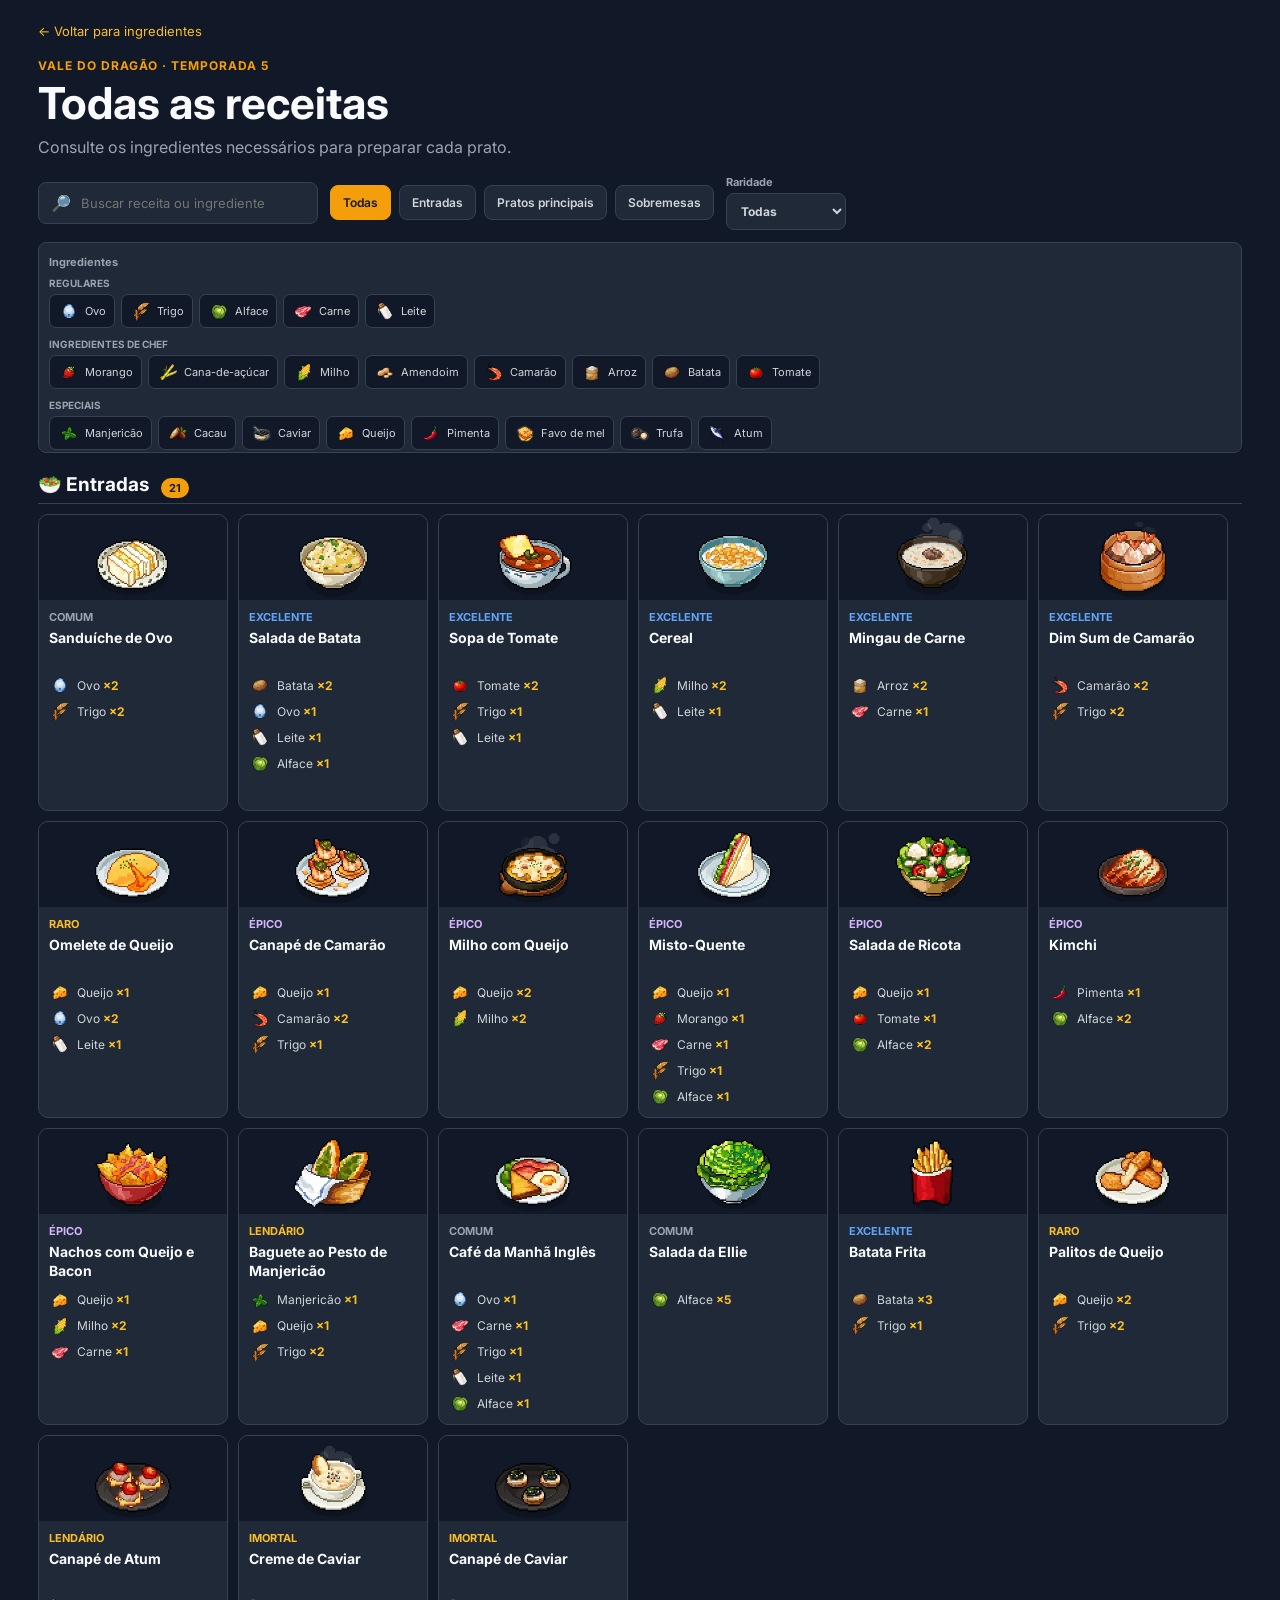
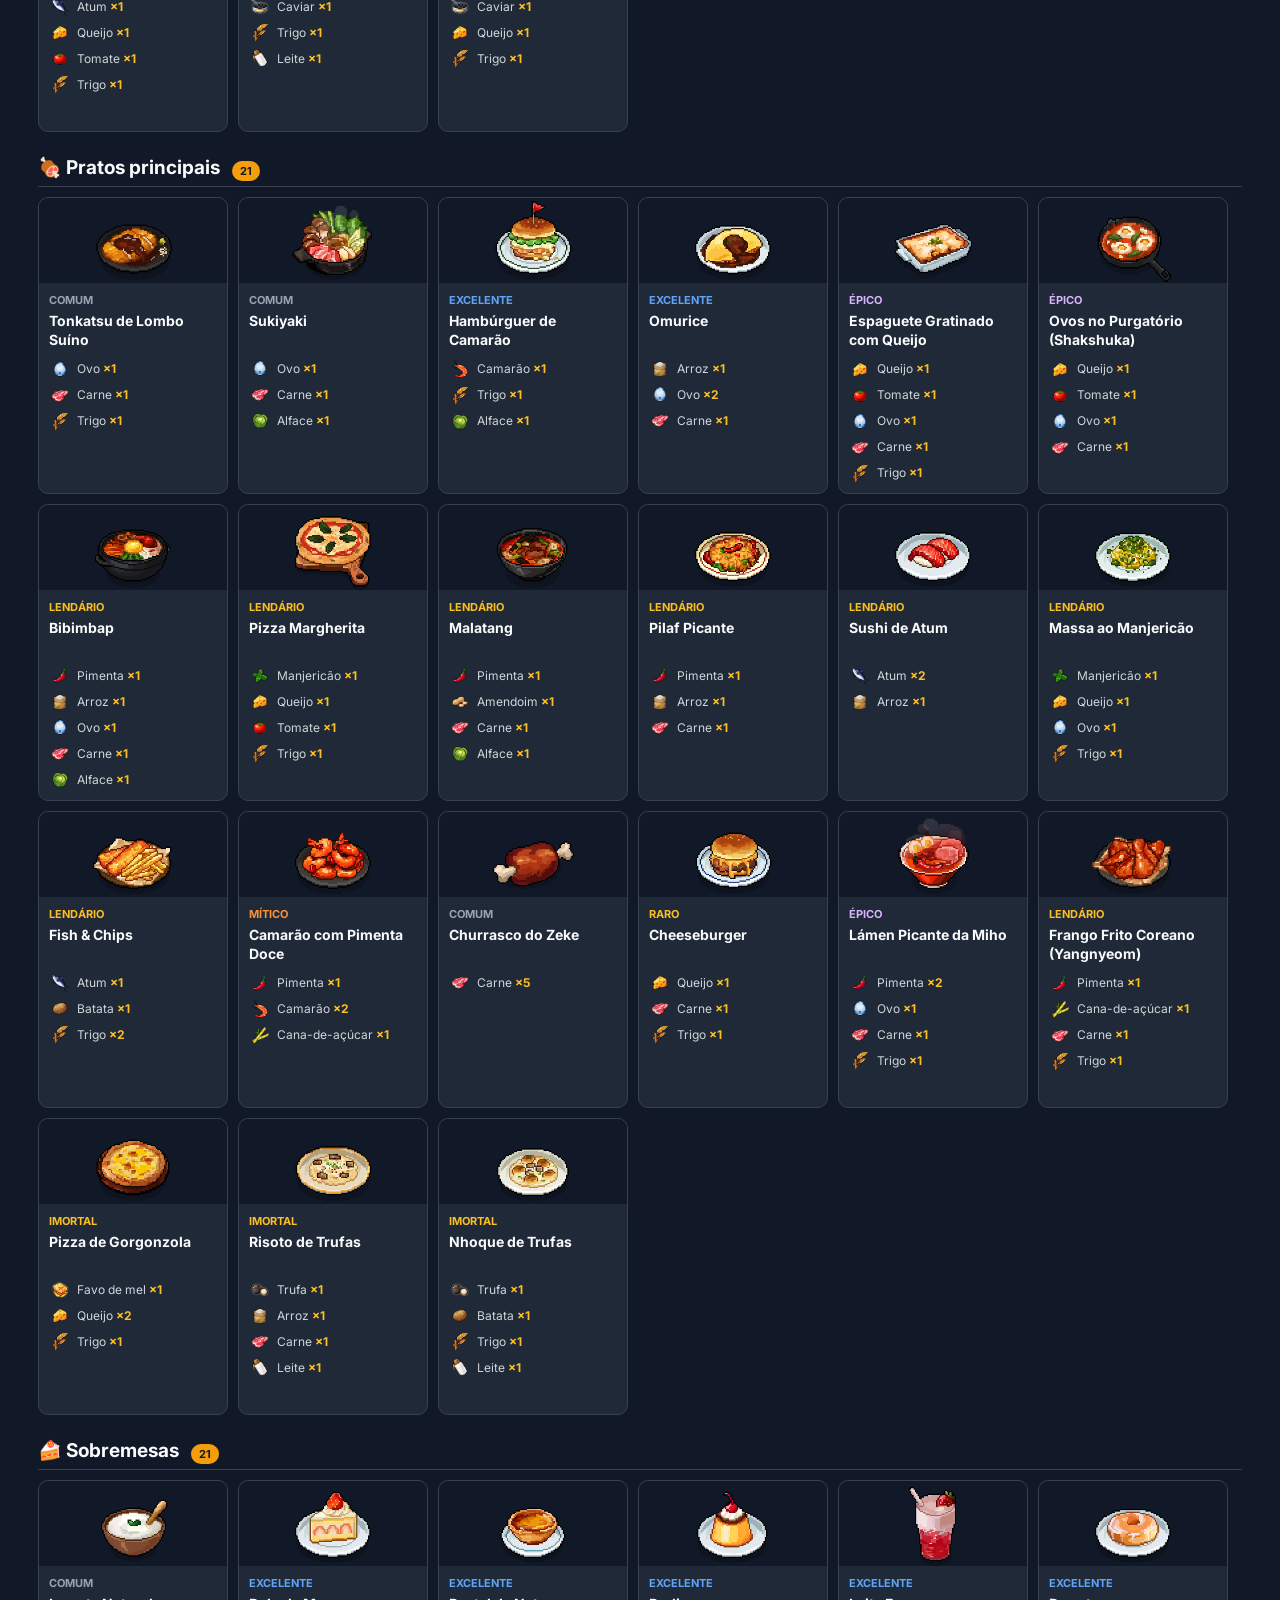
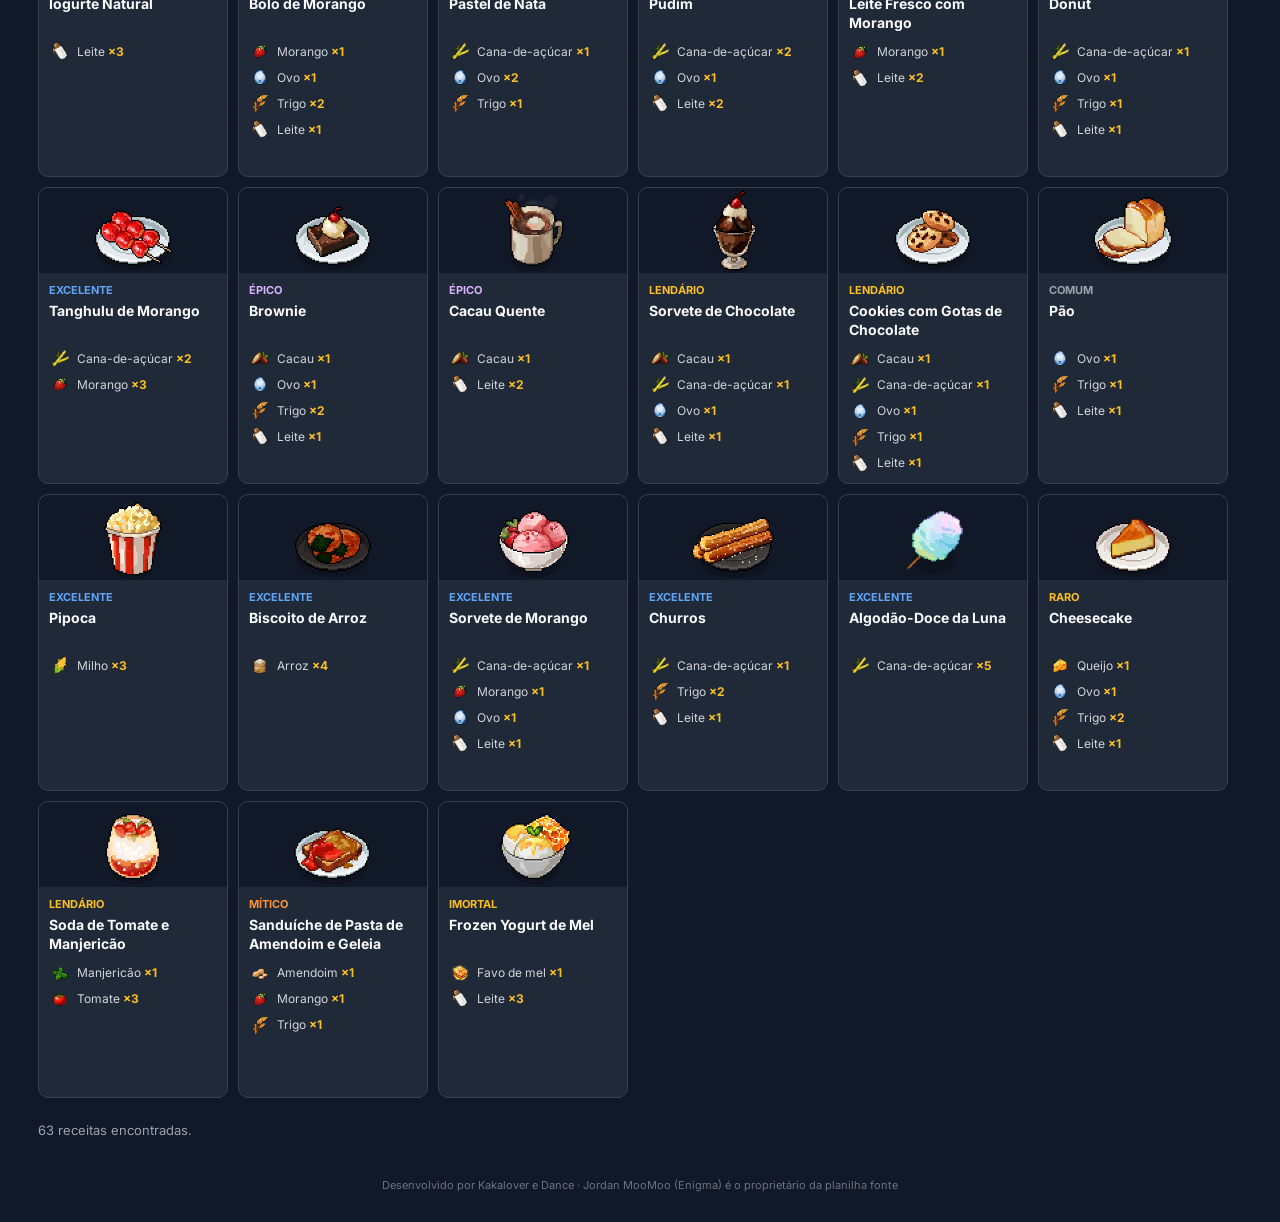
==== receitas.html @ dd19a3dc "feat: adiciona catalogo completo de receitas - inclui pagina de receitas com filtros por categoria, " ====
<!DOCTYPE html>
<html lang="pt-BR">

<head>
    <meta charset="UTF-8">
    <meta name="viewport" content="width=device-width, initial-scale=1.0">
    <title>Todas as receitas - Vale do Dragão Temporada 5</title>
    <link rel="preconnect" href="https://fonts.googleapis.com">
    <link rel="preconnect" href="https://fonts.gstatic.com" crossorigin>
    <link href="https://fonts.googleapis.com/css2?family=Inter:wght@400;600;700&display=swap" rel="stylesheet">
    <link rel="stylesheet" href="receitas.css">
</head>

<body>
    <main class="catalog-page">
        <header class="catalog-header">
            <a class="back-link" href="index.html">← Voltar para ingredientes</a>
            <p class="eyebrow">VALE DO DRAGÃO · TEMPORADA 5</p>
            <h1>Todas as receitas</h1>
            <p class="intro">Consulte os ingredientes necessários para preparar cada prato.</p>
            <div class="catalog-tools">
                <label class="search-field">
                    <span>🔎</span>
                    <input id="recipe-search" type="search" placeholder="Buscar receita ou ingrediente" autocomplete="off">
                </label>
                <div class="category-filters" role="group" aria-label="Filtrar receitas por categoria">
                    <button class="category-btn active" data-category="Todas">Todas</button>
                    <button class="category-btn" data-category="Entrada">Entradas</button>
                    <button class="category-btn" data-category="Prato Principal">Pratos principais</button>
                    <button class="category-btn" data-category="Sobremesa">Sobremesas</button>
                </div>
                <label class="rarity-filter">
                    <span>Raridade</span>
                    <select id="rarity-filter">
                        <option value="Todas">Todas</option>
                    </select>
                </label>
            </div>
            <div class="ingredient-filter-row">
                <span class="filter-label">Ingredientes</span>
                <div id="ingredient-filters" class="ingredient-filters" role="group" aria-label="Filtrar por ingredientes"></div>
            </div>
        </header>

        <div id="recipe-catalog" class="recipe-catalog" aria-live="polite"></div>
        <p id="catalog-status" class="catalog-status">Carregando receitas...</p>

        <footer>
            Desenvolvido por Kakalover e Dance · Jordan MooMoo (Enigma) é o proprietário da planilha fonte
        </footer>
    </main>

    <dialog id="recipe-modal" class="recipe-modal">
        <button id="modal-close" class="modal-close" type="button" aria-label="Fechar detalhes">×</button>
        <div id="modal-content"></div>
    </dialog>

    <script src="receitas.js"></script>
</body>

</html>
---- receitas.css ----
* {
    box-sizing: border-box;
}

body {
    margin: 0;
    min-height: 100vh;
    color: #f9fafb;
    background: #111827;
    font-family: 'Inter', Arial, sans-serif;
}

.catalog-page {
    width: min(1400px, 94%);
    margin: 0 auto;
    padding: 20px 0 30px;
}

.catalog-header {
    margin-bottom: 20px;
}

.back-link {
    color: #fbbf24;
    font-size: 13px;
    text-decoration: none;
}

.back-link:hover {
    color: #fef3c7;
}

.eyebrow {
    margin: 18px 0 6px;
    color: #f59e0b;
    font-size: 12px;
    font-weight: 700;
    letter-spacing: 1px;
}

h1 {
    margin: 0;
    font-size: clamp(28px, 5vw, 44px);
    line-height: 1.1;
}

.intro {
    margin: 8px 0 16px;
    color: #9ca3af;
    line-height: 1.5;
}

.catalog-tools {
    display: flex;
    gap: 12px;
    align-items: center;
    flex-wrap: wrap;
}

.rarity-filter {
    display: grid;
    gap: 4px;
    color: #9ca3af;
    font-size: 11px;
    font-weight: 700;
}

.rarity-filter select {
    min-width: 120px;
    padding: 9px 10px;
    border: 1px solid #374151;
    border-radius: 8px;
    color: #d1d5db;
    background: #1f2937;
    cursor: pointer;
    font: inherit;
    font-size: 12px;
}

.search-field {
    display: flex;
    gap: 8px;
    align-items: center;
    min-width: min(100%, 280px);
    padding: 10px 12px;
    border: 1px solid #374151;
    border-radius: 8px;
    background: #1f2937;
}

.search-field input {
    width: 100%;
    border: 0;
    outline: 0;
    color: #f9fafb;
    background: transparent;
    font: inherit;
    font-size: 13px;
}

.category-filters {
    display: flex;
    gap: 8px;
    flex-wrap: wrap;
}

.category-btn {
    padding: 9px 12px;
    border: 1px solid #374151;
    border-radius: 8px;
    color: #d1d5db;
    background: #1f2937;
    cursor: pointer;
    font: inherit;
    font-size: 12px;
    font-weight: 600;
}

.category-btn:hover,
.category-btn.active {
    border-color: #f59e0b;
    color: #111827;
    background: #f59e0b;
}

.ingredient-filter-row {
    display: grid;
    gap: 8px;
    margin-top: 12px;
    padding-top: 12px;
    border: 1px solid #374151;
    border-radius: 8px;
    padding-left: 10px;
    padding-right: 10px;
    background: #1f2937;
}

.filter-label {
    color: #9ca3af;
    font-size: 11px;
    font-weight: 700;
}

.ingredient-filters {
    display: grid;
    gap: 8px;
}

.ingredient-filter-group {
    display: grid;
    gap: 5px;
}

.ingredient-filter-group h3 {
    margin: 0;
    color: #9ca3af;
    font-size: 10px;
    font-weight: 700;
    text-transform: uppercase;
}

.ingredient-filters-row {
    display: flex;
    gap: 6px;
    overflow-x: auto;
    padding-bottom: 2px;
}

.ingredient-filter-btn {
    display: inline-flex;
    flex: 0 0 auto;
    gap: 5px;
    align-items: center;
    padding: 5px 8px;
    border: 1px solid #374151;
    border-radius: 7px;
    color: #d1d5db;
    background: #111827;
    cursor: pointer;
    font: inherit;
    font-size: 11px;
}

.ingredient-filter-btn:hover,
.ingredient-filter-btn.active {
    border-color: #f59e0b;
    color: #111827;
    background: #f59e0b;
}

.ingredient-filter-btn img {
    width: 22px;
    height: 22px;
    object-fit: contain;
}

.recipe-category {
    margin-bottom: 24px;
}

.category-heading {
    display: flex;
    gap: 12px;
    align-items: center;
    margin-bottom: 10px;
    border-bottom: 1px solid #374151;
}

.category-heading h2 {
    margin: 0 0 7px;
    font-size: 19px;
}

.category-heading span {
    padding: 3px 8px;
    border-radius: 12px;
    color: #111827;
    background: #f59e0b;
    font-size: 11px;
    font-weight: 700;
}

.recipe-grid {
    display: grid;
    grid-template-columns: repeat(auto-fill, minmax(170px, 190px));
    gap: 10px;
    justify-content: start;
}

.catalog-card {
    display: flex;
    flex-direction: column;
    height: 297px;
    overflow: hidden;
    border: 1px solid #374151;
    border-radius: 10px;
    background: #1f2937;
    cursor: pointer;
    transition: border-color 0.18s, transform 0.18s;
}

.catalog-card:hover,
.catalog-card:focus-visible {
    border-color: #f59e0b;
    outline: 0;
    transform: translateY(-2px);
}

.catalog-card > img {
    display: block;
    width: 100%;
    height: 85px;
    object-fit: contain;
    background: #111827;
}

.catalog-card-body {
    display: flex;
    flex: 1;
    flex-direction: column;
    padding: 10px;
}

.recipe-rarity {
    margin: 0 0 5px;
    color: #fbbf24;
    font-size: 11px;
    font-weight: 700;
    text-transform: uppercase;
}

.rarity-common .recipe-rarity,
.rarity-text-common { color: #9ca3af; }

.rarity-rare .recipe-rarity,
.rarity-text-rare { color: #60a5fa; }

.rarity-epic .recipe-rarity,
.rarity-text-epic { color: #d8b4fe; }

.rarity-legendary .recipe-rarity,
.rarity-text-legendary { color: #fbbf24; }

.rarity-mythic .recipe-rarity,
.rarity-text-mythic { color: #fb923c; }

.catalog-card h3 {
    min-height: 36px;
    margin: 0 0 9px;
    font-size: 14px;
    line-height: 1.3;
}

.ingredient-costs {
    display: grid;
    gap: 4px;
    margin: 0;
    padding: 0;
    color: #d1d5db;
    font-size: 12px;
    list-style: none;
}

.ingredient-quantity {
    color: #fbbf24;
    font-weight: 700;
}

.ingredient-costs li {
    display: flex;
    gap: 6px;
    align-items: center;
}

.ingredient-costs img {
    width: 22px;
    height: 22px;
    object-fit: contain;
    flex: 0 0 22px;
}

.catalog-status {
    color: #9ca3af;
    font-size: 13px;
}

footer {
    margin-top: 40px;
    color: #6b7280;
    font-size: 11px;
    text-align: center;
}

.recipe-modal {
    width: min(520px, 92vw);
    max-height: 90vh;
    overflow-y: auto;
    padding: 24px;
    border: 1px solid #4b5563;
    border-radius: 12px;
    color: #f9fafb;
    background: #1f2937;
}

.recipe-modal::backdrop {
    background: rgba(3, 7, 18, 0.78);
}

.modal-close {
    position: absolute;
    top: 10px;
    right: 12px;
    width: 32px;
    height: 32px;
    border: 1px solid #4b5563;
    border-radius: 50%;
    color: #d1d5db;
    background: #111827;
    cursor: pointer;
    font-size: 22px;
    line-height: 1;
}

.modal-image {
    display: block;
    width: 100%;
    height: 190px;
    object-fit: contain;
    margin-bottom: 16px;
    background: #111827;
}

.recipe-modal h2 {
    margin: 0 0 5px;
    font-size: 24px;
}

.modal-category,
.modal-detail {
    color: #9ca3af;
    font-size: 13px;
}

.recipe-modal h3 {
    margin: 20px 0 8px;
    font-size: 15px;
}

.modal-ingredients {
    display: grid;
    grid-template-columns: repeat(2, minmax(0, 1fr));
    gap: 8px;
    margin: 0;
    padding: 0;
    list-style: none;
}

.modal-ingredients li {
    display: flex;
    gap: 8px;
    align-items: center;
    min-width: 0;
    padding: 6px 8px;
    border: 1px solid #374151;
    border-radius: 8px;
    color: #d1d5db;
    background: #111827;
    font-size: 13px;
}

.modal-ingredients li img {
    width: 36px;
    height: 36px;
    flex: 0 0 36px;
    object-fit: contain;
}

.modal-ingredients li span {
    min-width: 0;
    overflow: hidden;
    text-overflow: ellipsis;
    white-space: nowrap;
}

@media (max-width: 520px) {
    .modal-ingredients {
        grid-template-columns: 1fr;
    }
}

@media (max-width: 600px) {
    .catalog-page {
        width: 92%;
        padding-top: 20px;
    }

    .catalog-tools,
    .search-field {
        width: 100%;
    }

    .category-filters {
        width: 100%;
    }

    .rarity-filter,
    .rarity-filter select {
        width: 100%;
    }

    .ingredient-filter-row {
        width: 100%;
    }

    .category-btn {
        flex: 1;
    }
}
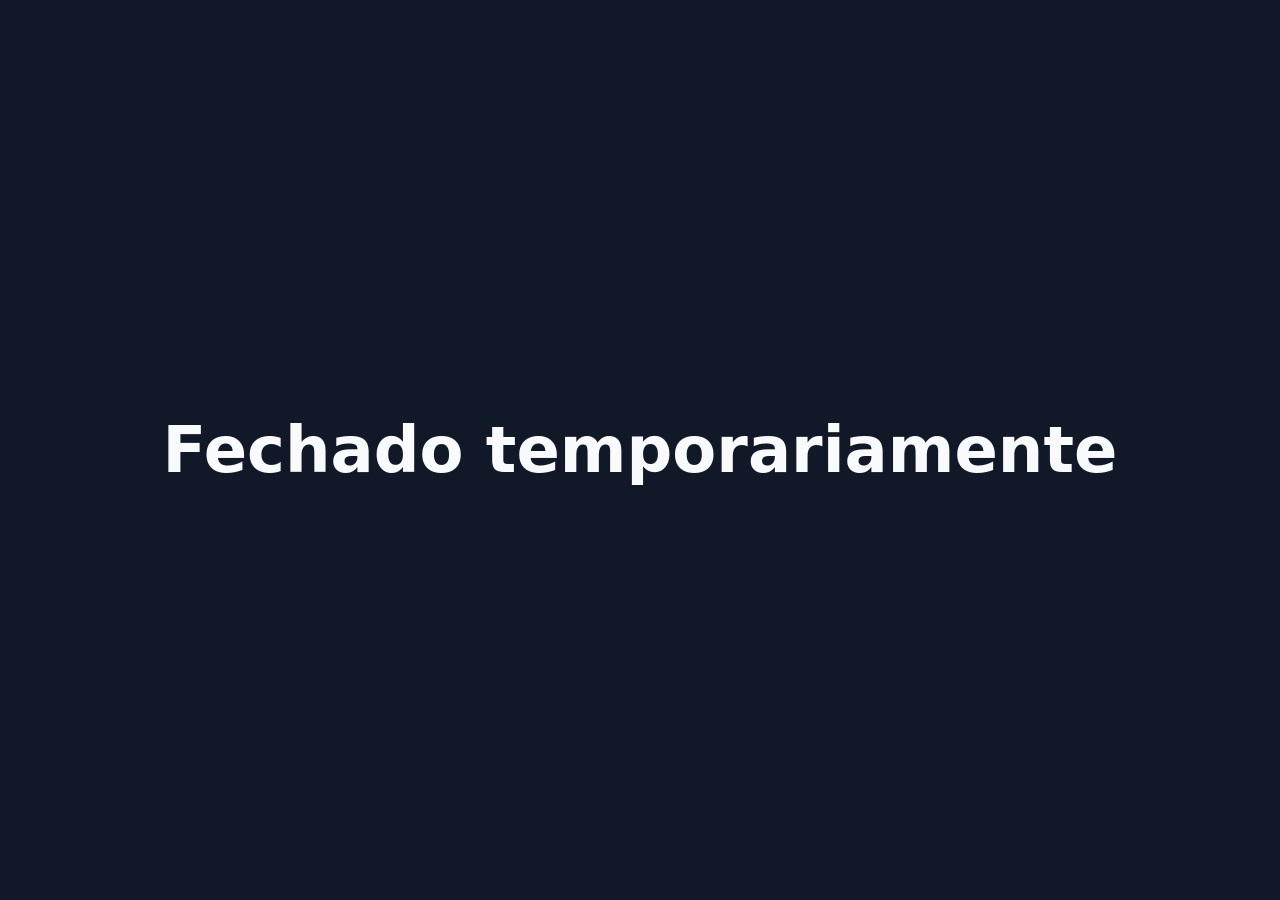
==== commit d9eb1741: "Temporarily close recipe pages" ====
--- a/receitas.html
+++ b/receitas.html
@@ -4,58 +4,33 @@
 <head>
     <meta charset="UTF-8">
     <meta name="viewport" content="width=device-width, initial-scale=1.0">
-    <title>Todas as receitas - Vale do Dragão Temporada 5</title>
-    <link rel="preconnect" href="https://fonts.googleapis.com">
-    <link rel="preconnect" href="https://fonts.gstatic.com" crossorigin>
-    <link href="https://fonts.googleapis.com/css2?family=Inter:wght@400;600;700&display=swap" rel="stylesheet">
-    <link rel="stylesheet" href="receitas.css">
+    <title>Fechado temporariamente</title>
+    <style>
+        :root {
+            color-scheme: dark;
+            font-family: system-ui, sans-serif;
+            background: #111827;
+            color: #f9fafb;
+        }
+
+        body {
+            display: grid;
+            min-height: 100vh;
+            margin: 0;
+            place-items: center;
+            text-align: center;
+        }
+
+        h1 {
+            font-size: clamp(2rem, 6vw, 4rem);
+        }
+    </style>
 </head>
 
 <body>
-    <main class="catalog-page">
-        <header class="catalog-header">
-            <a class="back-link" href="index.html">← Voltar para ingredientes</a>
-            <p class="eyebrow">VALE DO DRAGÃO · TEMPORADA 5</p>
-            <h1>Todas as receitas</h1>
-            <p class="intro">Consulte os ingredientes necessários para preparar cada prato.</p>
-            <div class="catalog-tools">
-                <label class="search-field">
-                    <span>🔎</span>
-                    <input id="recipe-search" type="search" placeholder="Buscar receita ou ingrediente" autocomplete="off">
-                </label>
-                <div class="category-filters" role="group" aria-label="Filtrar receitas por categoria">
-                    <button class="category-btn active" data-category="Todas">Todas</button>
-                    <button class="category-btn" data-category="Entrada">Entradas</button>
-                    <button class="category-btn" data-category="Prato Principal">Pratos principais</button>
-                    <button class="category-btn" data-category="Sobremesa">Sobremesas</button>
-                </div>
-                <label class="rarity-filter">
-                    <span>Raridade</span>
-                    <select id="rarity-filter">
-                        <option value="Todas">Todas</option>
-                    </select>
-                </label>
-            </div>
-            <div class="ingredient-filter-row">
-                <span class="filter-label">Ingredientes</span>
-                <div id="ingredient-filters" class="ingredient-filters" role="group" aria-label="Filtrar por ingredientes"></div>
-            </div>
-        </header>
-
-        <div id="recipe-catalog" class="recipe-catalog" aria-live="polite"></div>
-        <p id="catalog-status" class="catalog-status">Carregando receitas...</p>
-
-        <footer>
-            Desenvolvido por Kakalover e Dance · Jordan MooMoo (Enigma) é o proprietário da planilha fonte
-        </footer>
+    <main>
+        <h1>Fechado temporariamente</h1>
     </main>
-
-    <dialog id="recipe-modal" class="recipe-modal">
-        <button id="modal-close" class="modal-close" type="button" aria-label="Fechar detalhes">×</button>
-        <div id="modal-content"></div>
-    </dialog>
-
-    <script src="receitas.js"></script>
 </body>
 
 </html>
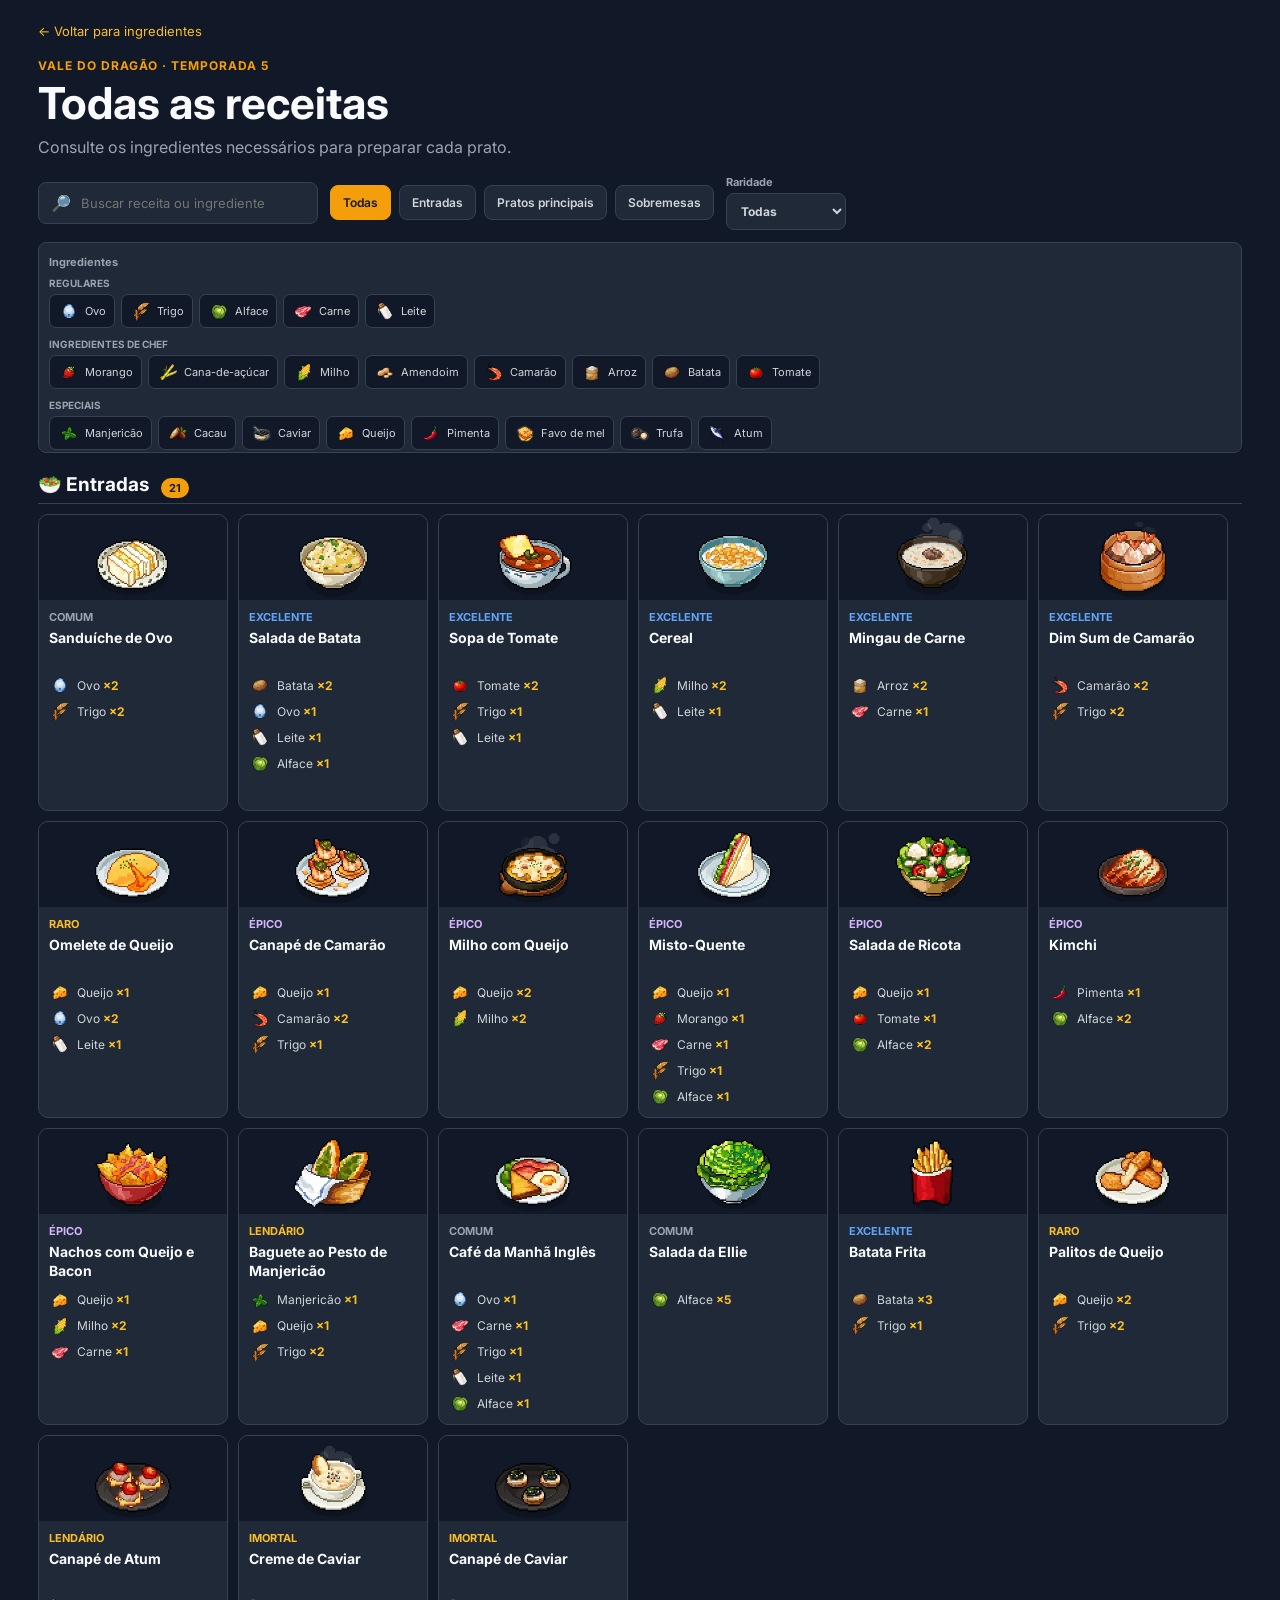
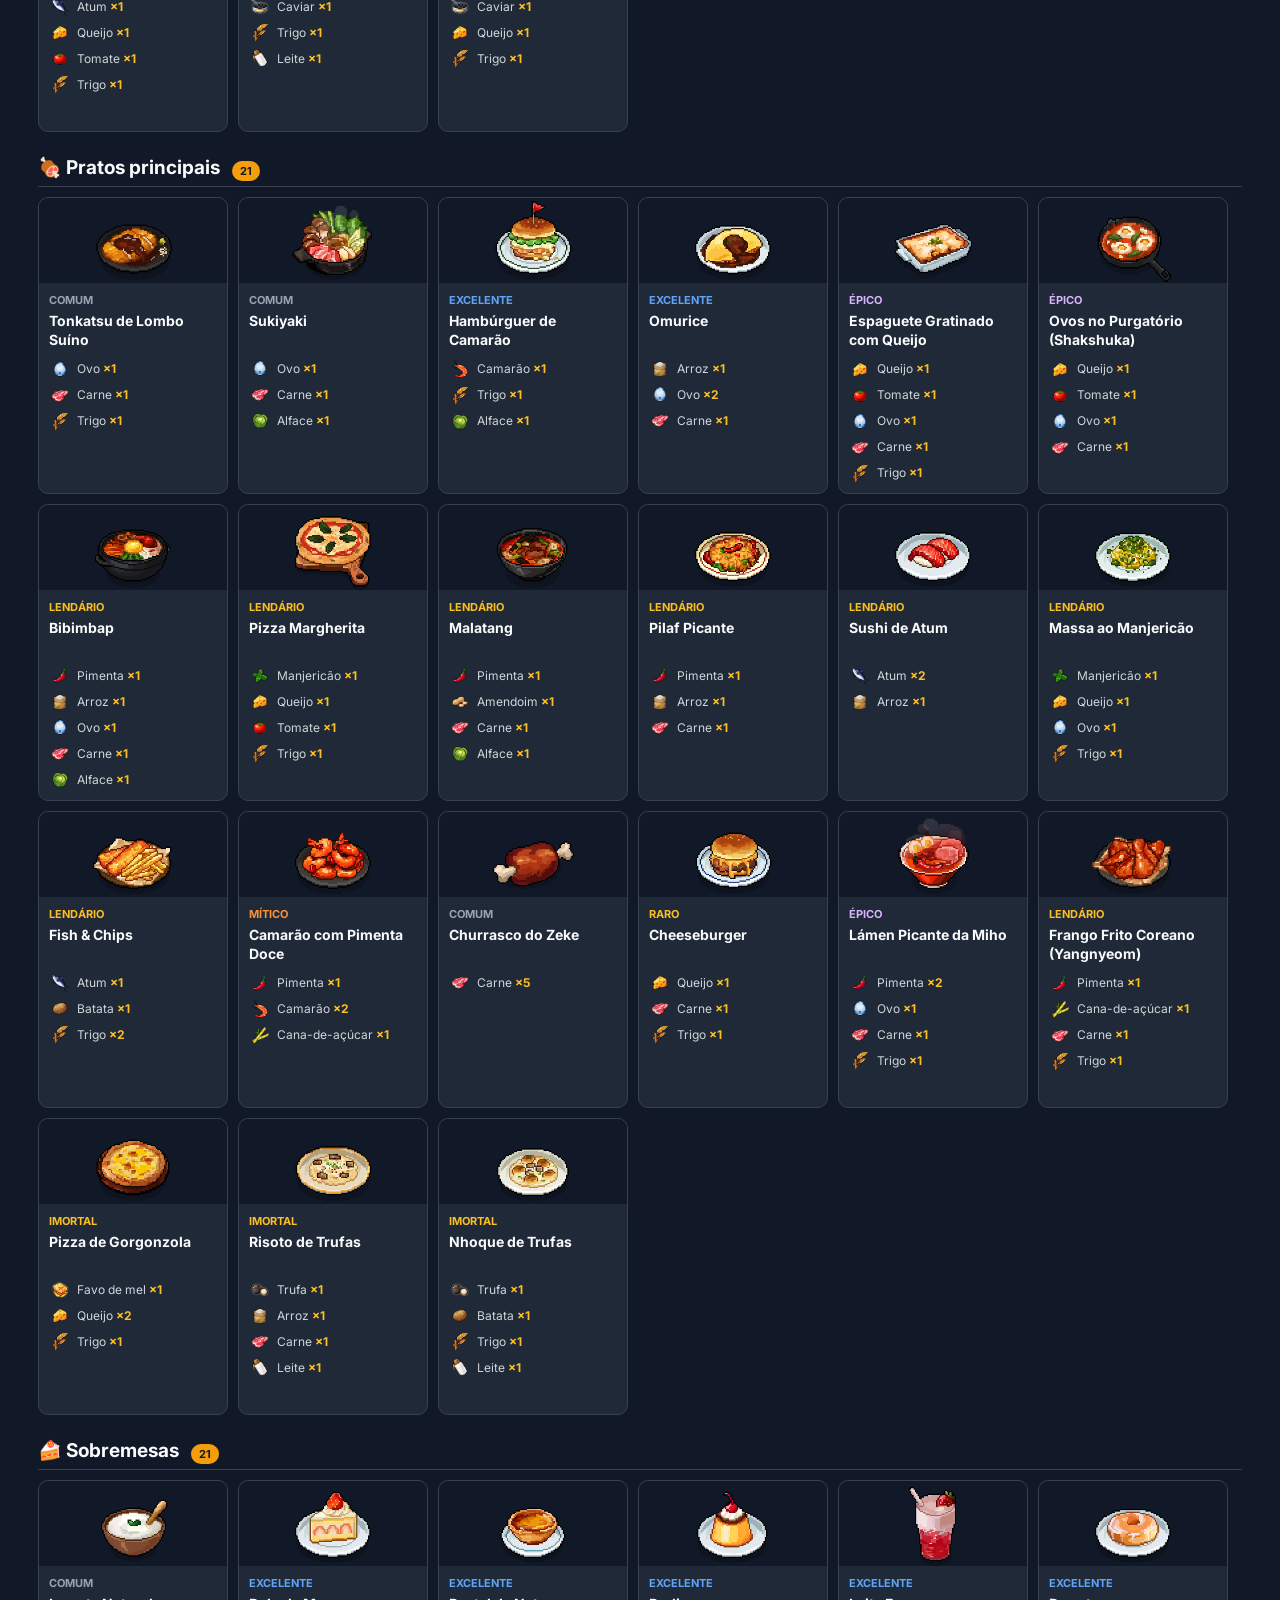
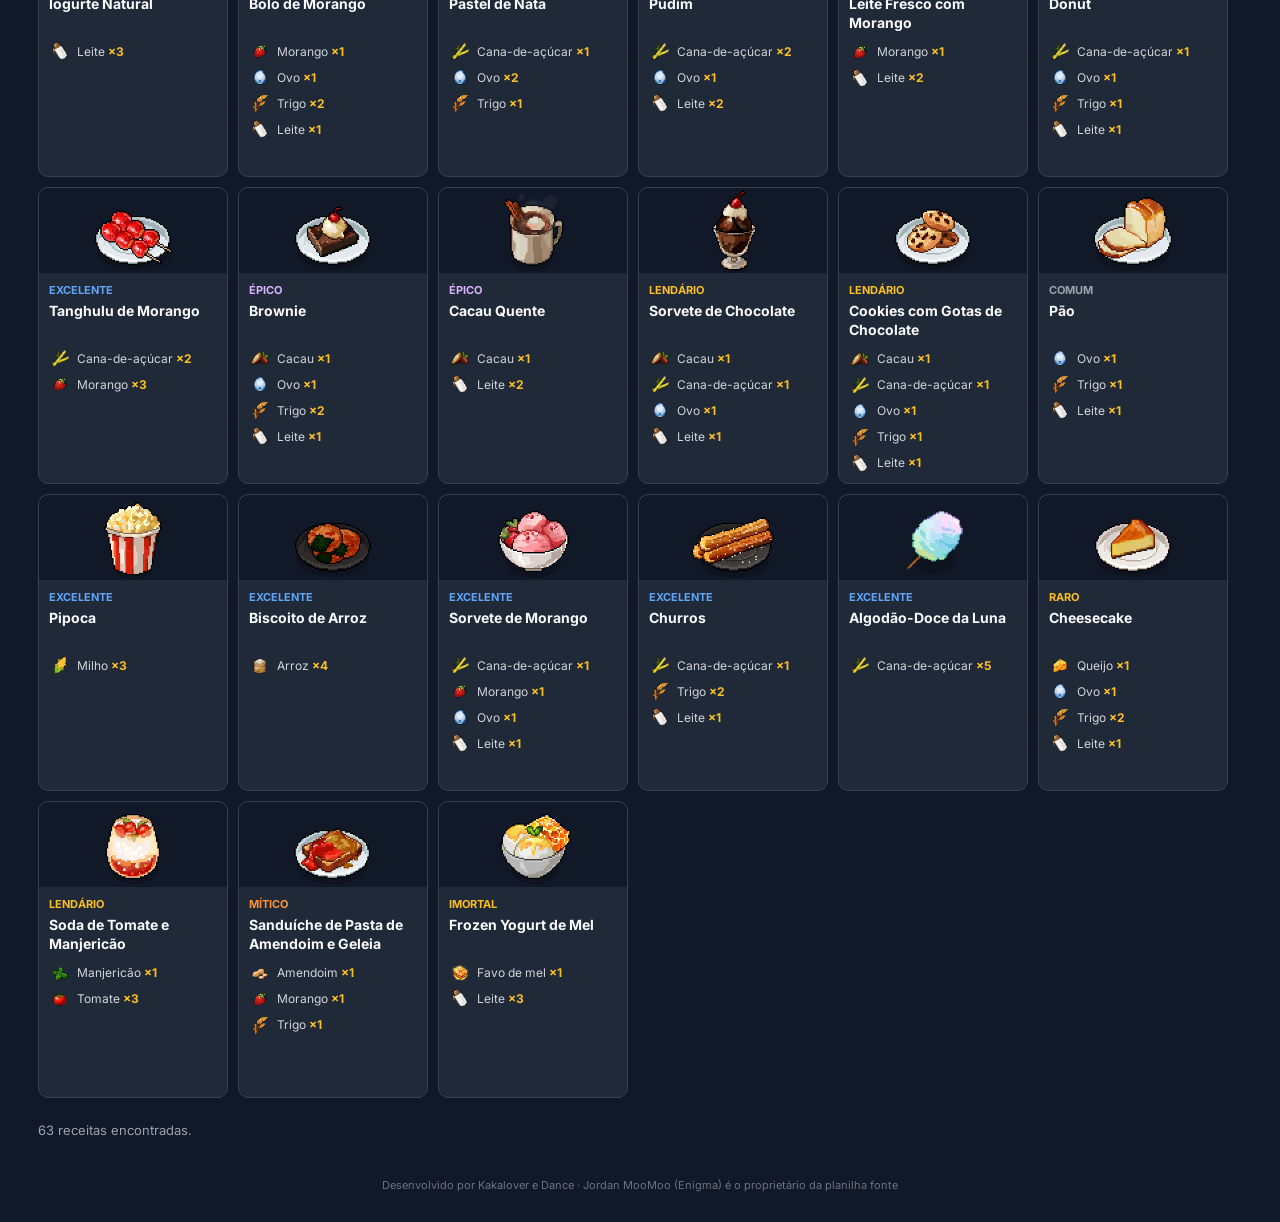
==== commit ed552e68: "Revert "Temporarily close recipe pages" This reverts commit d9eb17415bcc95a7dff8976700ed899e8378194a" ====
--- a/receitas.html
+++ b/receitas.html
@@ -4,33 +4,60 @@
 <head>
     <meta charset="UTF-8">
     <meta name="viewport" content="width=device-width, initial-scale=1.0">
-    <title>Fechado temporariamente</title>
-    <style>
-        :root {
-            color-scheme: dark;
-            font-family: system-ui, sans-serif;
-            background: #111827;
-            color: #f9fafb;
-        }
-
-        body {
-            display: grid;
-            min-height: 100vh;
-            margin: 0;
-            place-items: center;
-            text-align: center;
-        }
-
-        h1 {
-            font-size: clamp(2rem, 6vw, 4rem);
-        }
-    </style>
+    <title>Todas as receitas - Vale do Dragão Temporada 5</title>
+    <link rel="preconnect" href="https://fonts.googleapis.com">
+    <link rel="preconnect" href="https://fonts.gstatic.com" crossorigin>
+    <link href="https://fonts.googleapis.com/css2?family=Inter:wght@400;600;700&display=swap" rel="stylesheet">
+    <link rel="stylesheet" href="receitas.css?v=1.0">
 </head>
 
 <body>
-    <main>
-        <h1>Fechado temporariamente</h1>
+    <main class="catalog-page">
+        <header class="catalog-header">
+            <a class="back-link" href="index.html">← Voltar para ingredientes</a>
+            <p class="eyebrow">VALE DO DRAGÃO · TEMPORADA 5</p>
+            <h1>Todas as receitas</h1>
+            <p class="intro">Consulte os ingredientes necessários para preparar cada prato.</p>
+            <div class="catalog-tools">
+                <label class="search-field">
+                    <span>🔎</span>
+                    <input id="recipe-search" type="search" placeholder="Buscar receita ou ingrediente" autocomplete="off">
+                </label>
+                <div class="category-filters" role="group" aria-label="Filtrar receitas por categoria">
+                    <button class="category-btn active" data-category="Todas">Todas</button>
+                    <button class="category-btn" data-category="Entrada">Entradas</button>
+                    <button class="category-btn" data-category="Prato Principal">Pratos principais</button>
+                    <button class="category-btn" data-category="Sobremesa">Sobremesas</button>
+                </div>
+                <label class="rarity-filter">
+                    <span>Raridade</span>
+                    <select id="rarity-filter">
+                        <option value="Todas">Todas</option>
+                    </select>
+                </label>
+            </div>
+            <div class="ingredient-filter-row">
+                <span class="filter-label">Ingredientes</span>
+                <div id="ingredient-filters" class="ingredient-filters" role="group" aria-label="Filtrar por ingredientes"></div>
+            </div>
+        </header>
+
+        <div id="recipe-catalog" class="recipe-catalog" aria-live="polite"></div>
+        <p id="catalog-status" class="catalog-status">Carregando receitas...</p>
+
+        <footer>
+            Desenvolvido por Kakalover e Dance · Jordan MooMoo (Enigma) é o proprietário da planilha fonte
+        </footer>
     </main>
+
+    <dialog id="recipe-modal" class="recipe-modal">
+        <button id="modal-close" class="modal-close" type="button" aria-label="Fechar detalhes">×</button>
+        <div id="modal-content"></div>
+    </dialog>
+
+    <script src="receitas.js?v=1.0"></script>
+    <script data-goatcounter="https://receitadv.goatcounter.com/count"
+            async src="//gc.zgo.at/count.js"></script>
 </body>
 
 </html>
--- a/receitas.css
+++ b/receitas.css
@@ -0,0 +1,499 @@
+* {
+    box-sizing: border-box;
+}
+
+body {
+    margin: 0;
+    min-height: 100vh;
+    color: #f9fafb;
+    background: #111827;
+    font-family: 'Inter', Arial, sans-serif;
+}
+
+.catalog-page {
+    width: min(1400px, 94%);
+    margin: 0 auto;
+    padding: 20px 0 30px;
+}
+
+.catalog-header {
+    margin-bottom: 20px;
+}
+
+.back-link {
+    color: #fbbf24;
+    font-size: 13px;
+    text-decoration: none;
+}
+
+.back-link:hover {
+    color: #fef3c7;
+}
+
+.eyebrow {
+    margin: 18px 0 6px;
+    color: #f59e0b;
+    font-size: 12px;
+    font-weight: 700;
+    letter-spacing: 1px;
+}
+
+h1 {
+    margin: 0;
+    font-size: clamp(28px, 5vw, 44px);
+    line-height: 1.1;
+}
+
+.intro {
+    margin: 8px 0 16px;
+    color: #9ca3af;
+    line-height: 1.5;
+}
+
+.catalog-tools {
+    display: flex;
+    gap: 12px;
+    align-items: center;
+    flex-wrap: wrap;
+}
+
+.rarity-filter {
+    display: grid;
+    gap: 4px;
+    color: #9ca3af;
+    font-size: 11px;
+    font-weight: 700;
+}
+
+.rarity-filter select {
+    min-width: 120px;
+    padding: 9px 10px;
+    border: 1px solid #374151;
+    border-radius: 8px;
+    color: #d1d5db;
+    background: #1f2937;
+    cursor: pointer;
+    font: inherit;
+    font-size: 12px;
+}
+
+.search-field {
+    display: flex;
+    gap: 8px;
+    align-items: center;
+    min-width: min(100%, 280px);
+    padding: 10px 12px;
+    border: 1px solid #374151;
+    border-radius: 8px;
+    background: #1f2937;
+}
+
+.search-field input {
+    width: 100%;
+    border: 0;
+    outline: 0;
+    color: #f9fafb;
+    background: transparent;
+    font: inherit;
+    font-size: 13px;
+}
+
+.category-filters {
+    display: flex;
+    gap: 8px;
+    flex-wrap: wrap;
+}
+
+.category-btn {
+    padding: 9px 12px;
+    border: 1px solid #374151;
+    border-radius: 8px;
+    color: #d1d5db;
+    background: #1f2937;
+    cursor: pointer;
+    font: inherit;
+    font-size: 12px;
+    font-weight: 600;
+}
+
+.category-btn:hover,
+.category-btn.active {
+    border-color: #f59e0b;
+    color: #111827;
+    background: #f59e0b;
+}
+
+.ingredient-filter-row {
+    display: grid;
+    gap: 8px;
+    margin-top: 12px;
+    padding-top: 12px;
+    border: 1px solid #374151;
+    border-radius: 8px;
+    padding-left: 10px;
+    padding-right: 10px;
+    background: #1f2937;
+}
+
+.filter-label {
+    color: #9ca3af;
+    font-size: 11px;
+    font-weight: 700;
+}
+
+.ingredient-filters {
+    display: grid;
+    gap: 8px;
+}
+
+.ingredient-filter-group {
+    display: grid;
+    gap: 5px;
+}
+
+.ingredient-filter-group h3 {
+    margin: 0;
+    color: #9ca3af;
+    font-size: 10px;
+    font-weight: 700;
+    text-transform: uppercase;
+}
+
+.ingredient-filters-row {
+    display: flex;
+    gap: 6px;
+    overflow-x: auto;
+    padding-bottom: 2px;
+    scrollbar-width: none;
+}
+
+.ingredient-filters-row::-webkit-scrollbar {
+    display: none;
+}
+
+.ingredient-filter-btn {
+    display: inline-flex;
+    flex: 0 0 auto;
+    gap: 5px;
+    align-items: center;
+    padding: 5px 8px;
+    border: 1px solid #374151;
+    border-radius: 7px;
+    color: #d1d5db;
+    background: #111827;
+    cursor: pointer;
+    font: inherit;
+    font-size: 11px;
+}
+
+.ingredient-filter-btn:hover,
+.ingredient-filter-btn.active {
+    border-color: #f59e0b;
+    color: #111827;
+    background: #f59e0b;
+}
+
+.ingredient-filter-btn img {
+    width: 22px;
+    height: 22px;
+    object-fit: contain;
+}
+
+.recipe-category {
+    margin-bottom: 24px;
+}
+
+.category-heading {
+    display: flex;
+    gap: 12px;
+    align-items: center;
+    margin-bottom: 10px;
+    border-bottom: 1px solid #374151;
+}
+
+.category-heading h2 {
+    margin: 0 0 7px;
+    font-size: 19px;
+}
+
+.category-heading span {
+    padding: 3px 8px;
+    border-radius: 12px;
+    color: #111827;
+    background: #f59e0b;
+    font-size: 11px;
+    font-weight: 700;
+}
+
+.recipe-grid {
+    display: grid;
+    grid-template-columns: repeat(auto-fill, minmax(170px, 190px));
+    gap: 10px;
+    justify-content: start;
+}
+
+.catalog-card {
+    display: flex;
+    flex-direction: column;
+    height: 297px;
+    overflow: hidden;
+    border: 1px solid #374151;
+    border-radius: 10px;
+    background: #1f2937;
+    cursor: pointer;
+    transition: border-color 0.18s, transform 0.18s;
+}
+
+.catalog-card:hover,
+.catalog-card:focus-visible {
+    border-color: #f59e0b;
+    outline: 0;
+    transform: translateY(-2px);
+}
+
+.catalog-card > img {
+    display: block;
+    width: 100%;
+    height: 85px;
+    object-fit: contain;
+    background: #111827;
+}
+
+.catalog-card-body {
+    display: flex;
+    flex: 1;
+    flex-direction: column;
+    padding: 10px;
+}
+
+.recipe-rarity {
+    margin: 0 0 5px;
+    color: #fbbf24;
+    font-size: 11px;
+    font-weight: 700;
+    text-transform: uppercase;
+}
+
+.rarity-common .recipe-rarity,
+.rarity-text-common { color: #9ca3af; }
+
+.rarity-rare .recipe-rarity,
+.rarity-text-rare { color: #60a5fa; }
+
+.rarity-epic .recipe-rarity,
+.rarity-text-epic { color: #d8b4fe; }
+
+.rarity-legendary .recipe-rarity,
+.rarity-text-legendary { color: #fbbf24; }
+
+.rarity-mythic .recipe-rarity,
+.rarity-text-mythic { color: #fb923c; }
+
+.catalog-card h3 {
+    min-height: 36px;
+    margin: 0 0 9px;
+    font-size: 14px;
+    line-height: 1.3;
+}
+
+.ingredient-costs {
+    display: grid;
+    gap: 4px;
+    margin: 0;
+    padding: 0;
+    color: #d1d5db;
+    font-size: 12px;
+    list-style: none;
+}
+
+.ingredient-quantity {
+    color: #fbbf24;
+    font-weight: 700;
+}
+
+.ingredient-costs li {
+    display: flex;
+    gap: 6px;
+    align-items: center;
+}
+
+.ingredient-costs img {
+    width: 22px;
+    height: 22px;
+    object-fit: contain;
+    flex: 0 0 22px;
+}
+
+.catalog-status {
+    color: #9ca3af;
+    font-size: 13px;
+}
+
+footer {
+    margin-top: 40px;
+    color: #6b7280;
+    font-size: 11px;
+    text-align: center;
+}
+
+.recipe-modal {
+    width: min(520px, 92vw);
+    max-height: 90vh;
+    overflow-y: auto;
+    padding: 24px;
+    border: 1px solid #4b5563;
+    border-radius: 12px;
+    color: #f9fafb;
+    background: #1f2937;
+}
+
+.recipe-modal::backdrop {
+    background: rgba(3, 7, 18, 0.78);
+}
+
+.modal-close {
+    position: absolute;
+    top: 10px;
+    right: 12px;
+    width: 32px;
+    height: 32px;
+    border: 1px solid #4b5563;
+    border-radius: 50%;
+    color: #d1d5db;
+    background: #111827;
+    cursor: pointer;
+    font-size: 22px;
+    line-height: 1;
+}
+
+.modal-image {
+    display: block;
+    width: 100%;
+    height: 190px;
+    object-fit: contain;
+    margin-bottom: 16px;
+    background: #111827;
+}
+
+.recipe-modal h2 {
+    margin: 0 0 5px;
+    font-size: 24px;
+}
+
+.modal-category,
+.modal-detail {
+    color: #9ca3af;
+    font-size: 13px;
+}
+
+.recipe-modal h3 {
+    margin: 20px 0 8px;
+    font-size: 15px;
+}
+
+.modal-ingredients {
+    display: grid;
+    grid-template-columns: repeat(2, minmax(0, 1fr));
+    gap: 8px;
+    margin: 0;
+    padding: 0;
+    list-style: none;
+}
+
+.modal-ingredients li {
+    display: flex;
+    gap: 8px;
+    align-items: center;
+    min-width: 0;
+    padding: 6px 8px;
+    border: 1px solid #374151;
+    border-radius: 8px;
+    color: #d1d5db;
+    background: #111827;
+    font-size: 13px;
+}
+
+.modal-ingredients li img {
+    width: 36px;
+    height: 36px;
+    flex: 0 0 36px;
+    object-fit: contain;
+}
+
+.modal-ingredients li span {
+    min-width: 0;
+    overflow: hidden;
+    text-overflow: ellipsis;
+    white-space: nowrap;
+}
+
+@media (max-width: 520px) {
+    .modal-ingredients {
+        grid-template-columns: 1fr;
+    }
+}
+
+@media (max-width: 600px) {
+    .catalog-page {
+        width: 92%;
+        padding-top: 20px;
+    }
+
+    .catalog-tools,
+    .search-field {
+        width: 100%;
+    }
+
+    .category-filters {
+        width: 100%;
+    }
+
+    .rarity-filter,
+    .rarity-filter select {
+        width: 100%;
+    }
+
+    .ingredient-filter-row {
+        width: 100%;
+    }
+
+    .category-btn {
+        flex: 1;
+        min-width: 0;
+        min-height: 46px;
+        padding: 8px 6px;
+        line-height: 1.15;
+    }
+
+    .recipe-grid {
+        grid-template-columns: repeat(2, minmax(0, 1fr));
+        gap: 9px;
+    }
+
+    .catalog-card {
+        height: 270px;
+    }
+
+    .catalog-card > img {
+        height: 72px;
+    }
+
+    .catalog-card-body {
+        padding: 9px;
+    }
+
+    .catalog-card h3 {
+        min-height: 38px;
+        font-size: 13px;
+    }
+
+    .ingredient-costs {
+        font-size: 11px;
+    }
+
+    .ingredient-costs img {
+        width: 20px;
+        height: 20px;
+        flex-basis: 20px;
+    }
+}
